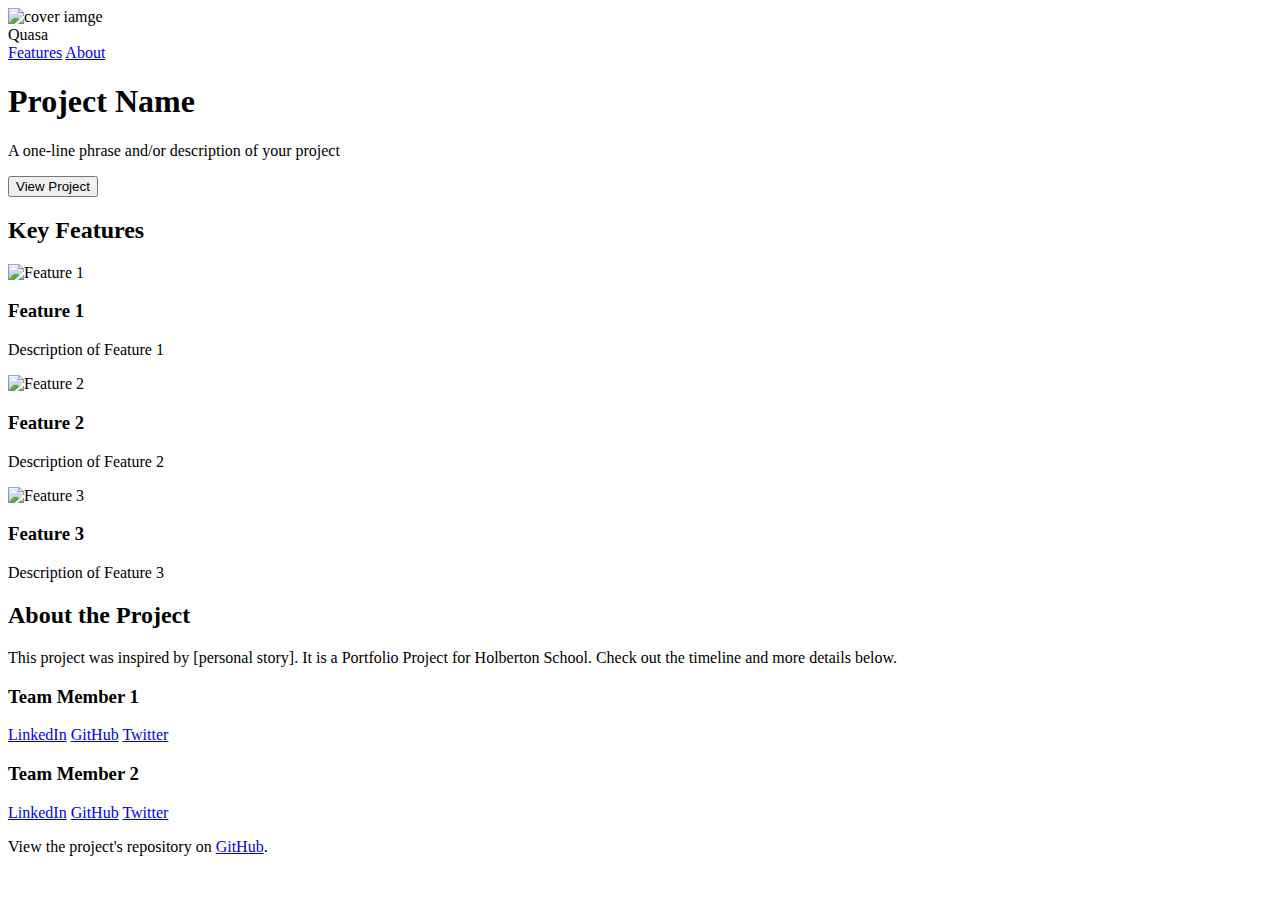
==== index.html @ 4e2fd07a "add the cover image" ====
<!DOCTYPE html>
<html lang="en">
<head>
    <meta charset="UTF-8">
    <meta name="viewport" content="width=device-width, initial-scale=1.0">
    <img src="./images/cover_image.png" alt="cover iamge">
    <title>Project Landing Page</title>
    <link href="https://fonts.googleapis.com/css2?family=Roboto:wght@400;700&display=swap" rel="stylesheet">
    <link rel="stylesheet" href="styles.css">
</head>
<body>

<header>
    <div class="logo">Quasa</div>
    <nav>
        <a href="#features">Features</a>
        <a href="#about">About</a>
    </nav>
</header>

<div class="cover">
    <h1>Project Name</h1>
    <p>A one-line phrase and/or description of your project</p>
    <button onclick="window.location.href='https://deployedproject.com'">View Project</button>
</div>

<section id="features" class="features">
    <h2>Key Features</h2>
    <div class="feature-item">
        <img src="feature1.jpg" alt="Feature 1">
        <h3>Feature 1</h3>
        <p>Description of Feature 1</p>
    </div>
    <div class="feature-item">
        <img src="feature2.jpg" alt="Feature 2">
        <h3>Feature 2</h3>
        <p>Description of Feature 2</p>
    </div>
    <div class="feature-item">
        <img src="feature3.jpg" alt="Feature 3">
        <h3>Feature 3</h3>
        <p>Description of Feature 3</p>
    </div>
</section>

<section id="about" class="about">
    <h2>About the Project</h2>
    <p>This project was inspired by [personal story]. It is a Portfolio Project for Holberton School. Check out the timeline and more details below.</p>
    <div class="team-member">
        <h3>Team Member 1</h3>
        <a href="https://www.linkedin.com/in/teammember1">LinkedIn</a>
        <a href="https://github.com/teammember1">GitHub</a>
        <a href="https://twitter.com/teammember1">Twitter</a>
    </div>
    <div class="team-member">
        <h3>Team Member 2</h3>
        <a href="https://www.linkedin.com/in/teammember2">LinkedIn</a>
        <a href="https://github.com/teammember2">GitHub</a>
        <a href="https://twitter.com/teammember2">Twitter</a>
    </div>
    <p>View the project's repository on <a href="https://github.com/projectrepository">GitHub</a>.</p>
</section>

</body>
</html>
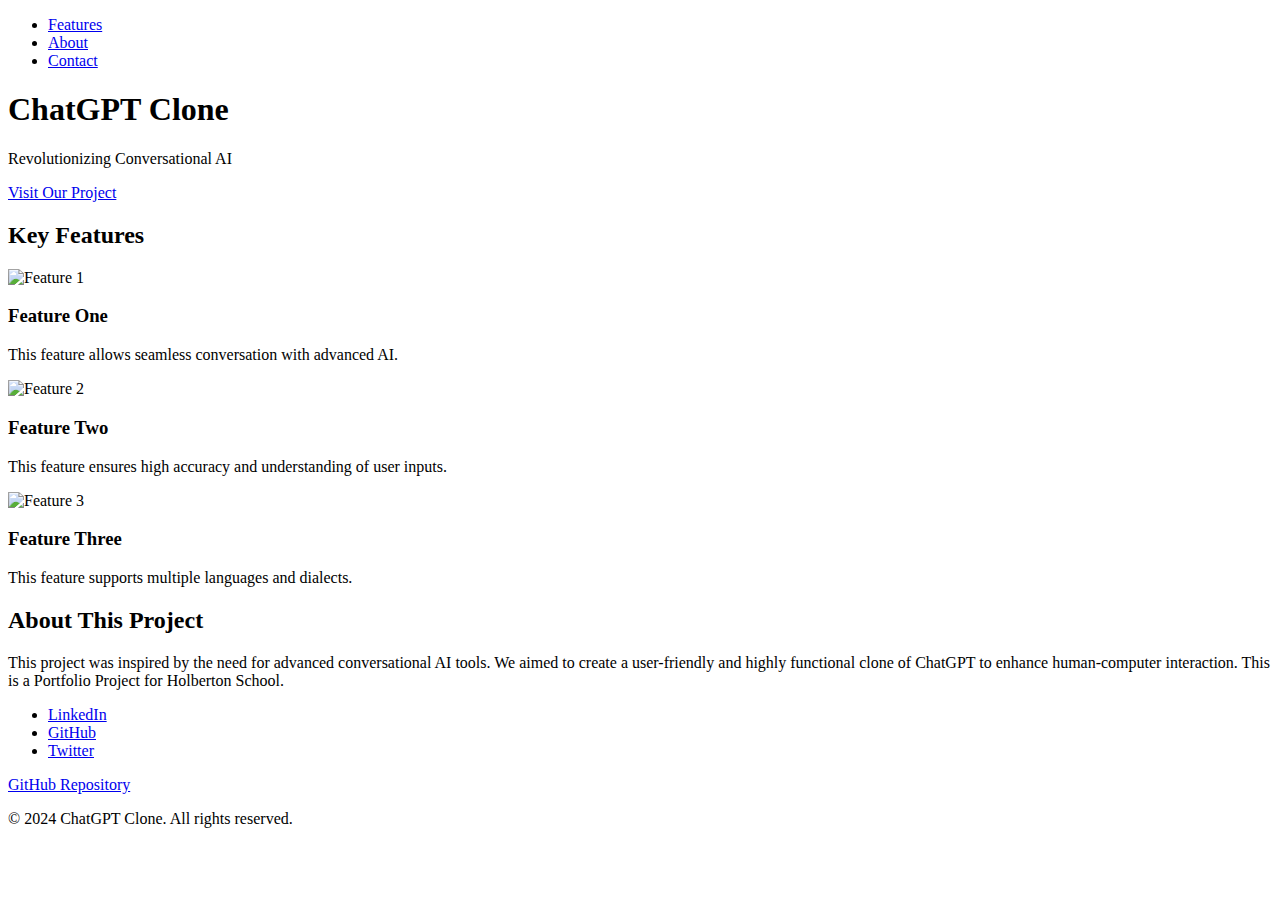
==== commit acfd4bd6: "new commit" ====
--- a/index.html
+++ b/index.html
@@ -1,65 +1,69 @@
 <!DOCTYPE html>
 <html lang="en">
+
 <head>
     <meta charset="UTF-8">
     <meta name="viewport" content="width=device-width, initial-scale=1.0">
-    <img src="./images/cover_image.png" alt="cover iamge">
-    <title>Project Landing Page</title>
-    <link href="https://fonts.googleapis.com/css2?family=Roboto:wght@400;700&display=swap" rel="stylesheet">
+    <title>ChatGPT Clone</title>
     <link rel="stylesheet" href="styles.css">
 </head>
+
 <body>
+    <header>
+        <nav>
+            <ul>
+                <li><a href="#features">Features</a></li>
+                <li><a href="#about">About</a></li>
+                <li><a href="#contact">Contact</a></li>
+            </ul>
+        </nav>
+    </header>
 
-<header>
-    <div class="logo">Quasa</div>
-    <nav>
-        <a href="#features">Features</a>
-        <a href="#about">About</a>
-    </nav>
-</header>
+    <section class="intro">
+        <div class="cover-image"></div>
+        <div class="intro-text">
+            <h1>ChatGPT Clone</h1>
+            <p>Revolutionizing Conversational AI</p>
+            <a href="https://deployedprojectlink.com" class="button">Visit Our Project</a>
+        </div>
+    </section>
 
-<div class="cover">
-    <h1>Project Name</h1>
-    <p>A one-line phrase and/or description of your project</p>
-    <button onclick="window.location.href='https://deployedproject.com'">View Project</button>
-</div>
+    <section id="features" class="features">
+        <h2>Key Features</h2>
+        <div class="feature">
+            <img src="feature1.jpg" alt="Feature 1">
+            <h3>Feature One</h3>
+            <p>This feature allows seamless conversation with advanced AI.</p>
+        </div>
+        <div class="feature">
+            <img src="feature2.jpg" alt="Feature 2">
+            <h3>Feature Two</h3>
+            <p>This feature ensures high accuracy and understanding of user inputs.</p>
+        </div>
+        <div class="feature">
+            <img src="feature3.jpg" alt="Feature 3">
+            <h3>Feature Three</h3>
+            <p>This feature supports multiple languages and dialects.</p>
+        </div>
+    </section>
 
-<section id="features" class="features">
-    <h2>Key Features</h2>
-    <div class="feature-item">
-        <img src="feature1.jpg" alt="Feature 1">
-        <h3>Feature 1</h3>
-        <p>Description of Feature 1</p>
-    </div>
-    <div class="feature-item">
-        <img src="feature2.jpg" alt="Feature 2">
-        <h3>Feature 2</h3>
-        <p>Description of Feature 2</p>
-    </div>
-    <div class="feature-item">
-        <img src="feature3.jpg" alt="Feature 3">
-        <h3>Feature 3</h3>
-        <p>Description of Feature 3</p>
-    </div>
-</section>
+    <section id="about" class="about">
+        <h2>About This Project</h2>
+        <p>This project was inspired by the need for advanced conversational AI tools. We aimed to create a user-friendly
+            and highly functional clone of ChatGPT to enhance human-computer interaction. This is a Portfolio Project for
+            Holberton School.</p>
+        <ul class="team-links">
+            <li><a href="https://linkedin.com" target="_blank">LinkedIn</a></li>
+            <li><a href="https://github.com" target="_blank">GitHub</a></li>
+            <li><a href="https://twitter.com" target="_blank">Twitter</a></li>
+        </ul>
+        <p><a href="https://github.com/projectrepo" target="_blank">GitHub Repository</a></p>
+    </section>
 
-<section id="about" class="about">
-    <h2>About the Project</h2>
-    <p>This project was inspired by [personal story]. It is a Portfolio Project for Holberton School. Check out the timeline and more details below.</p>
-    <div class="team-member">
-        <h3>Team Member 1</h3>
-        <a href="https://www.linkedin.com/in/teammember1">LinkedIn</a>
-        <a href="https://github.com/teammember1">GitHub</a>
-        <a href="https://twitter.com/teammember1">Twitter</a>
-    </div>
-    <div class="team-member">
-        <h3>Team Member 2</h3>
-        <a href="https://www.linkedin.com/in/teammember2">LinkedIn</a>
-        <a href="https://github.com/teammember2">GitHub</a>
-        <a href="https://twitter.com/teammember2">Twitter</a>
-    </div>
-    <p>View the project's repository on <a href="https://github.com/projectrepository">GitHub</a>.</p>
-</section>
+    <footer>
+        <p>&copy; 2024 ChatGPT Clone. All rights reserved.</p>
+    </footer>
 
 </body>
+
 </html>
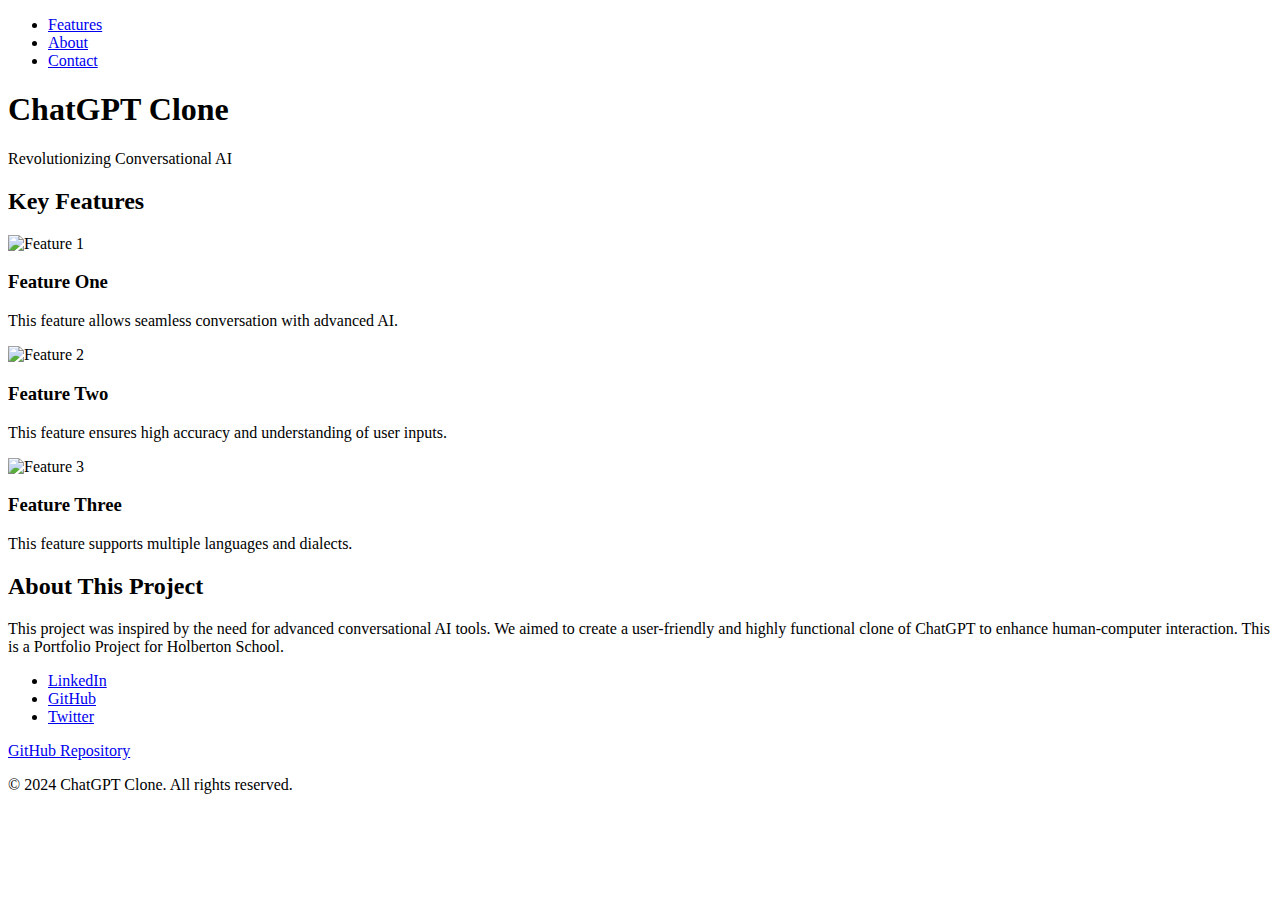
==== commit e98b7530: "change the html" ====
--- a/index.html
+++ b/index.html
@@ -24,7 +24,7 @@
         <div class="intro-text">
             <h1>ChatGPT Clone</h1>
             <p>Revolutionizing Conversational AI</p>
-            <a href="https://deployedprojectlink.com" class="button">Visit Our Project</a>
+            <href="#features" src="./images/cover_image.png"/>
         </div>
     </section>
 
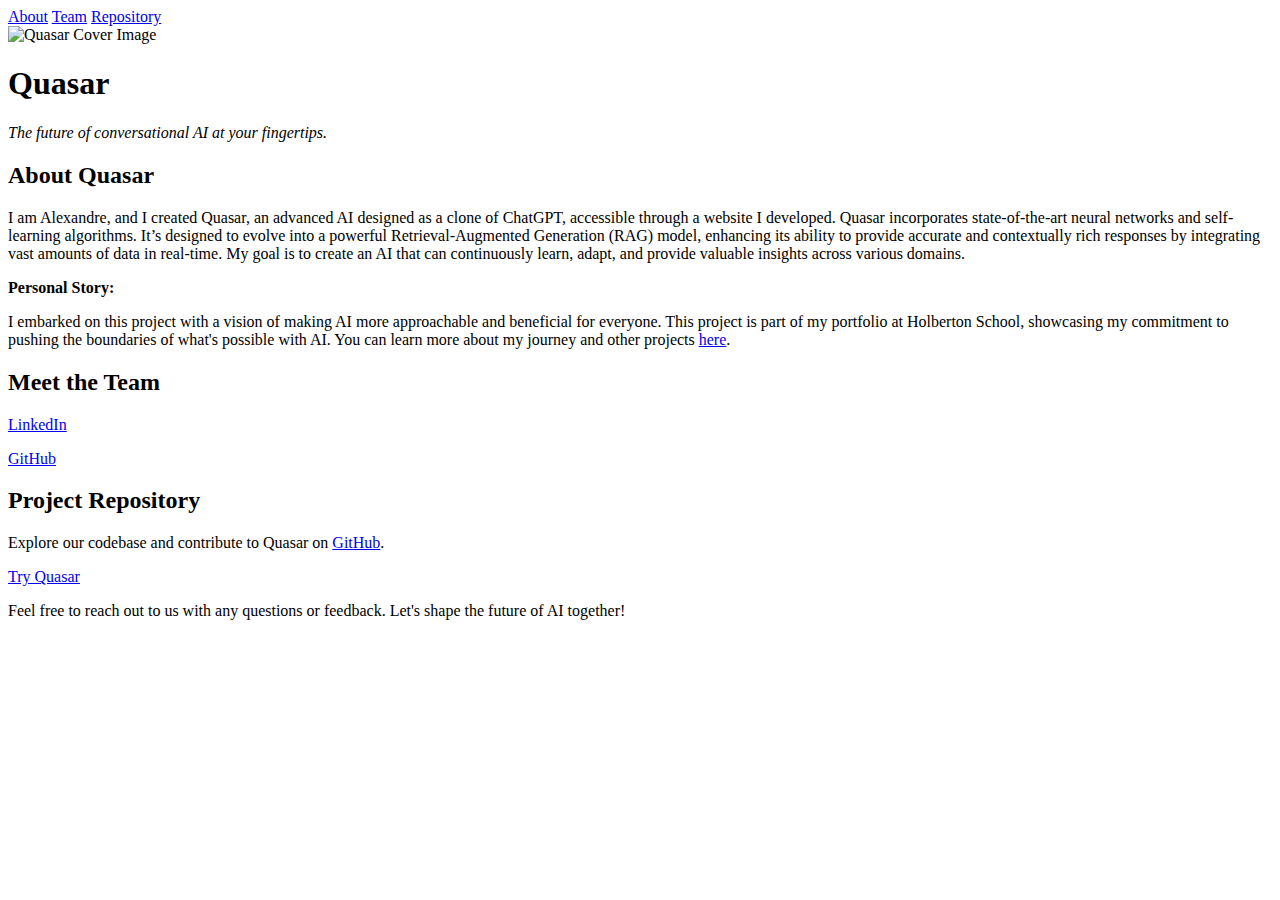
==== commit 5da7520e: "tesct of the landinpage without desing" ====
--- a/index.html
+++ b/index.html
@@ -1,69 +1,54 @@
 <!DOCTYPE html>
 <html lang="en">
-
 <head>
     <meta charset="UTF-8">
     <meta name="viewport" content="width=device-width, initial-scale=1.0">
-    <title>ChatGPT Clone</title>
+    <title>Quasar: The ChatGPT Clone</title>
+    <link rel="stylesheet" href="https://fonts.googleapis.com/css2?family=Merriweather:wght@400;700&display=swap">
     <link rel="stylesheet" href="styles.css">
 </head>
+<body>
 
-<body>
     <header>
         <nav>
-            <ul>
-                <li><a href="#features">Features</a></li>
-                <li><a href="#about">About</a></li>
-                <li><a href="#contact">Contact</a></li>
-            </ul>
+            <a href="#about" class="nav-button">About</a>
+            <a href="#team" class="nav-button">Team</a>
+            <a href="#repository" class="nav-button">Repository</a>
         </nav>
     </header>
 
-    <section class="intro">
-        <div class="cover-image"></div>
-        <div class="intro-text">
-            <h1>ChatGPT Clone</h1>
-            <p>Revolutionizing Conversational AI</p>
-            <href="#features" src="./images/cover_image.png"/>
+    <div class="container">
+        <img src="./images/image.png" alt="Quasar Cover Image" class="cover-image">
+
+        <div class="content">
+            <h1>Quasar</h1>
+            <p><em>The future of conversational AI at your fingertips.</em></p>
+
+            <section id="about">
+                <h2>About Quasar</h2>
+                <p>I am Alexandre, and I created Quasar, an advanced AI designed as a clone of ChatGPT, accessible through a website I developed. Quasar incorporates state-of-the-art neural networks and self-learning algorithms. It’s designed to evolve into a powerful Retrieval-Augmented Generation (RAG) model, enhancing its ability to provide accurate and contextually rich responses by integrating vast amounts of data in real-time. My goal is to create an AI that can continuously learn, adapt, and provide valuable insights across various domains.</p>
+                <p><strong>Personal Story:</strong></p>
+                <p>I embarked on this project with a vision of making AI more approachable and beneficial for everyone. This project is part of my portfolio at Holberton School, showcasing my commitment to pushing the boundaries of what's possible with AI. You can learn more about my journey and other projects <a href="https://www.holbertonschool.com">here</a>.</p>
+            </section>
+
+            <section id="team">
+                <h2>Meet the Team</h2>
+                <p><a href="#">LinkedIn</a></p>
+                <p><a href="#">GitHub</a></p>
+            </section>
+
+            <section id="repository">
+                <h2>Project Repository</h2>
+                <p>Explore our codebase and contribute to Quasar on <a href="#">GitHub</a>.</p>
+            </section>
+
+            <a href="#" class="button">Try Quasar</a>
         </div>
-    </section>
-
-    <section id="features" class="features">
-        <h2>Key Features</h2>
-        <div class="feature">
-            <img src="feature1.jpg" alt="Feature 1">
-            <h3>Feature One</h3>
-            <p>This feature allows seamless conversation with advanced AI.</p>
-        </div>
-        <div class="feature">
-            <img src="feature2.jpg" alt="Feature 2">
-            <h3>Feature Two</h3>
-            <p>This feature ensures high accuracy and understanding of user inputs.</p>
-        </div>
-        <div class="feature">
-            <img src="feature3.jpg" alt="Feature 3">
-            <h3>Feature Three</h3>
-            <p>This feature supports multiple languages and dialects.</p>
-        </div>
-    </section>
-
-    <section id="about" class="about">
-        <h2>About This Project</h2>
-        <p>This project was inspired by the need for advanced conversational AI tools. We aimed to create a user-friendly
-            and highly functional clone of ChatGPT to enhance human-computer interaction. This is a Portfolio Project for
-            Holberton School.</p>
-        <ul class="team-links">
-            <li><a href="https://linkedin.com" target="_blank">LinkedIn</a></li>
-            <li><a href="https://github.com" target="_blank">GitHub</a></li>
-            <li><a href="https://twitter.com" target="_blank">Twitter</a></li>
-        </ul>
-        <p><a href="https://github.com/projectrepo" target="_blank">GitHub Repository</a></p>
-    </section>
+    </div>
 
     <footer>
-        <p>&copy; 2024 ChatGPT Clone. All rights reserved.</p>
+        <p>Feel free to reach out to us with any questions or feedback. Let's shape the future of AI together!</p>
     </footer>
 
 </body>
-
 </html>
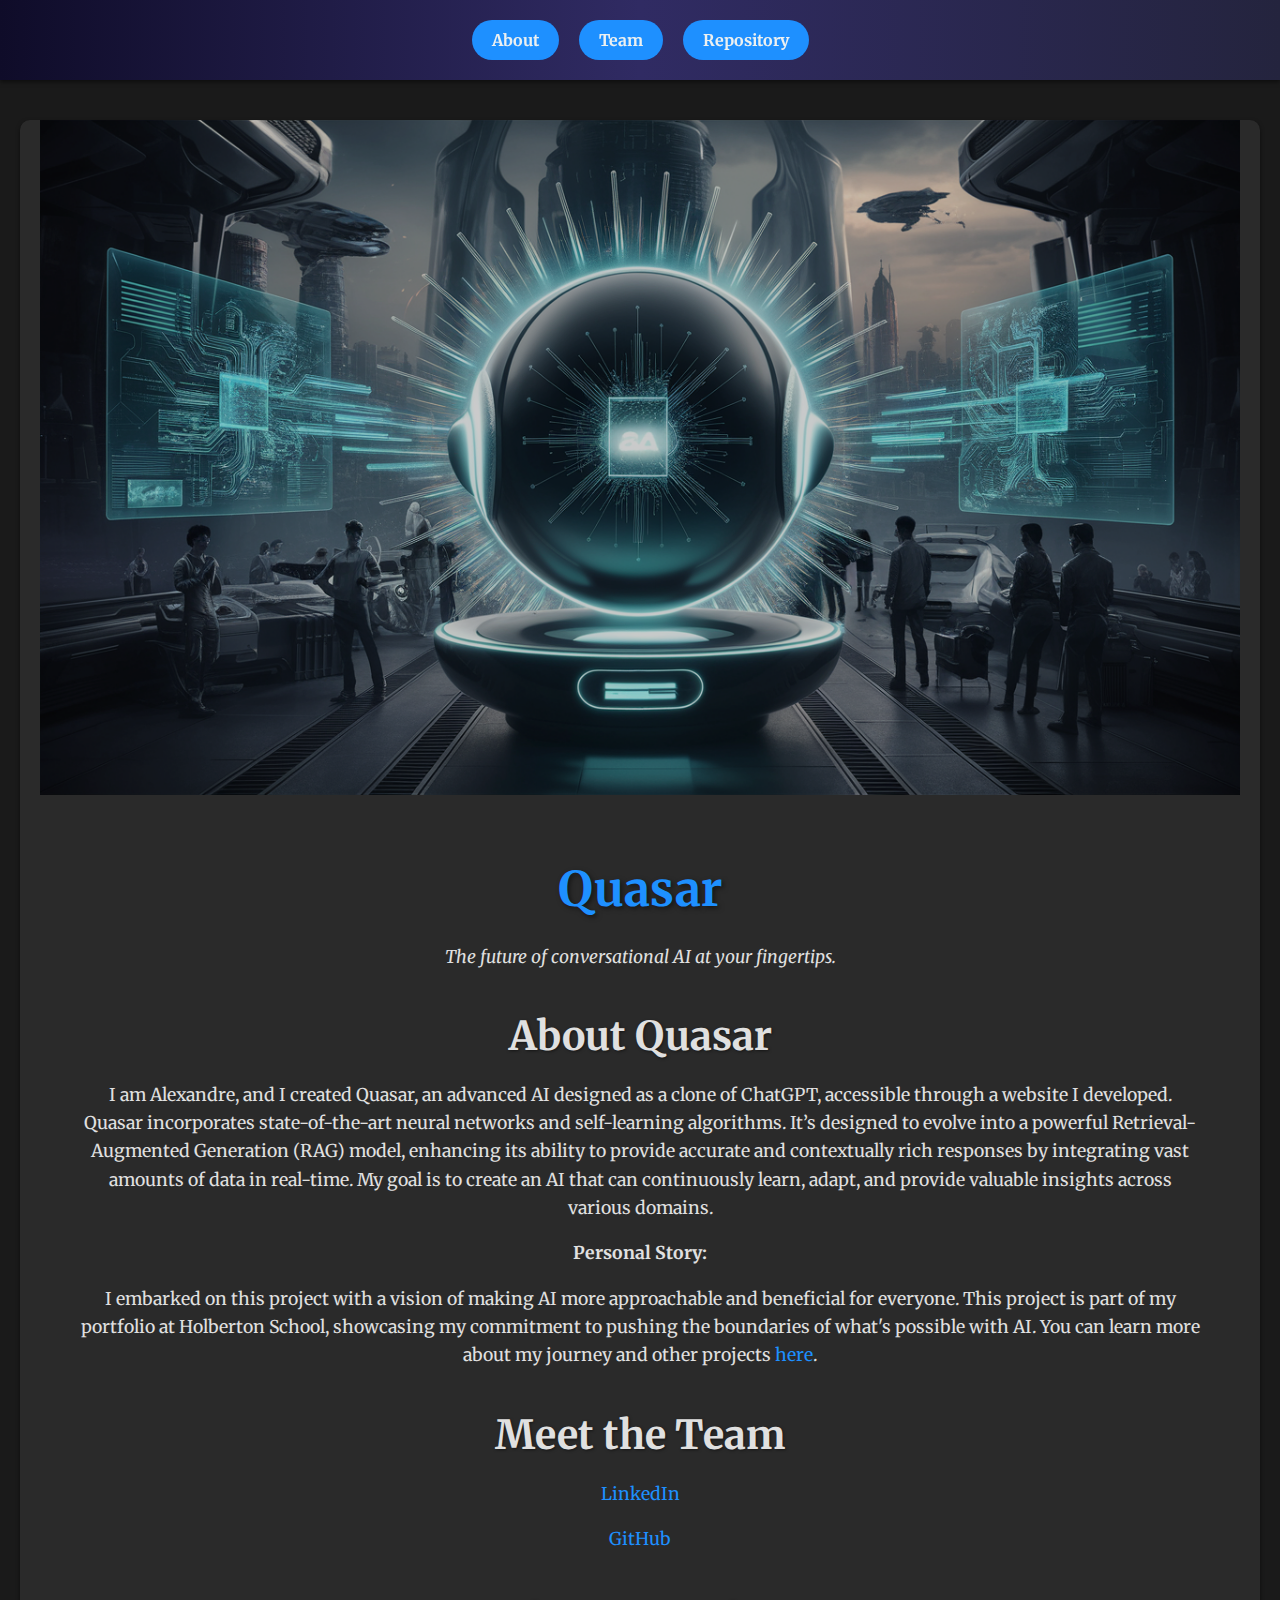
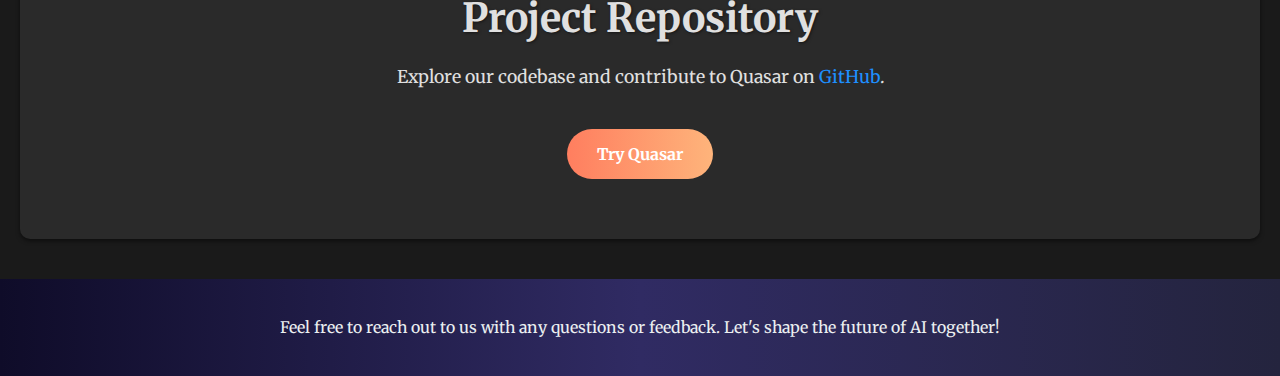
==== commit 924eb5dd: "add the style" ====
--- a/index.html
+++ b/index.html
@@ -5,7 +5,7 @@
     <meta name="viewport" content="width=device-width, initial-scale=1.0">
     <title>Quasar: The ChatGPT Clone</title>
     <link rel="stylesheet" href="https://fonts.googleapis.com/css2?family=Merriweather:wght@400;700&display=swap">
-    <link rel="stylesheet" href="styles.css">
+    <link rel="stylesheet" href="./style.css">
 </head>
 <body>
 
--- a/style.css
+++ b/style.css
@@ -0,0 +1,161 @@
+body {
+    font-family: 'Merriweather', serif;
+    margin: 0;
+    padding: 0;
+    background-color: #1a1a1a;
+    color: #e0e0e0;
+}
+
+header {
+    background: linear-gradient(90deg, #0f0c29, #302b63, #24243e);
+    padding: 20px 0;
+    text-align: center;
+    box-shadow: 0 2px 4px rgba(0, 0, 0, 0.5);
+    position: sticky;
+    top: 0;
+    z-index: 1000;
+}
+
+header nav {
+    display: flex;
+    justify-content: center;
+    gap: 20px;
+}
+
+header nav a.nav-button {
+    color: #ecf0f1;
+    text-decoration: none;
+    padding: 10px 20px;
+    background-color: #1e90ff;
+    border-radius: 30px;
+    font-weight: 700;
+    transition: background-color 0.3s ease, transform 0.3s ease;
+}
+
+header nav a.nav-button:hover {
+    background-color: #4682b4;
+    transform: scale(1.1);
+}
+
+.container {
+    max-width: 1200px;
+    margin: 40px auto;
+    padding: 0 20px;
+    background: #2a2a2a;
+    box-shadow: 0 2px 4px rgba(0, 0, 0, 0.5);
+    border-radius: 10px;
+    overflow: hidden;
+}
+
+.cover-image {
+    width: 100%;
+    max-width: 100%;
+    height: auto;
+    display: block;
+    filter: brightness(0.8);
+}
+
+.content {
+    padding: 40px;
+    text-align: center;
+}
+
+h1 {
+    font-size: 3em;
+    margin: 0.5em 0;
+    color: #1e90ff;
+    text-shadow: 2px 2px 5px rgba(0, 0, 0, 0.5);
+}
+
+h2 {
+    font-size: 2.5em;
+    margin: 1em 0 0.5em;
+    color: #e0e0e0;
+    text-shadow: 1px 1px 3px rgba(0, 0, 0, 0.5);
+}
+
+p {
+    line-height: 1.6;
+    font-size: 1.1em;
+}
+
+a {
+    color: #1e90ff;
+    text-decoration: none;
+}
+
+a:hover {
+    text-decoration: underline;
+}
+
+.button {
+    display: inline-block;
+    padding: 15px 30px;
+    margin: 20px 0;
+    background: linear-gradient(90deg, #ff7e5f, #feb47b);
+    color: #fff;
+    border-radius: 30px;
+    text-align: center;
+    text-decoration: none;
+    font-weight: 700;
+    transition: background 0.3s ease, transform 0.3s ease;
+}
+
+.button:hover {
+    background: linear-gradient(90deg, #feb47b, #ff7e5f);
+    transform: scale(1.1);
+}
+
+footer {
+    background: linear-gradient(90deg, #0f0c29, #302b63, #24243e);
+    color: #ecf0f1;
+    text-align: center;
+    padding: 20px 0;
+    margin-top: 20px;
+    font-size: 0.9em;
+}
+
+/* Media Queries */
+@media (max-width: 1200px) {
+    .container {
+        padding: 0 15px;
+    }
+}
+
+@media (max-width: 768px) {
+    header nav {
+        flex-direction: column;
+        gap: 10px;
+    }
+
+    .content {
+        padding: 20px;
+    }
+
+    h1 {
+        font-size: 2.5em;
+    }
+
+    h2 {
+        font-size: 2em;
+    }
+}
+
+@media (max-width: 480px) {
+    .content {
+        padding: 10px;
+    }
+
+    h1 {
+        font-size: 2em;
+    }
+
+    h2 {
+        font-size: 1.5em;
+    }
+
+    .button {
+        padding: 10px 20px;
+        font-size: 1em;
+    }
+}
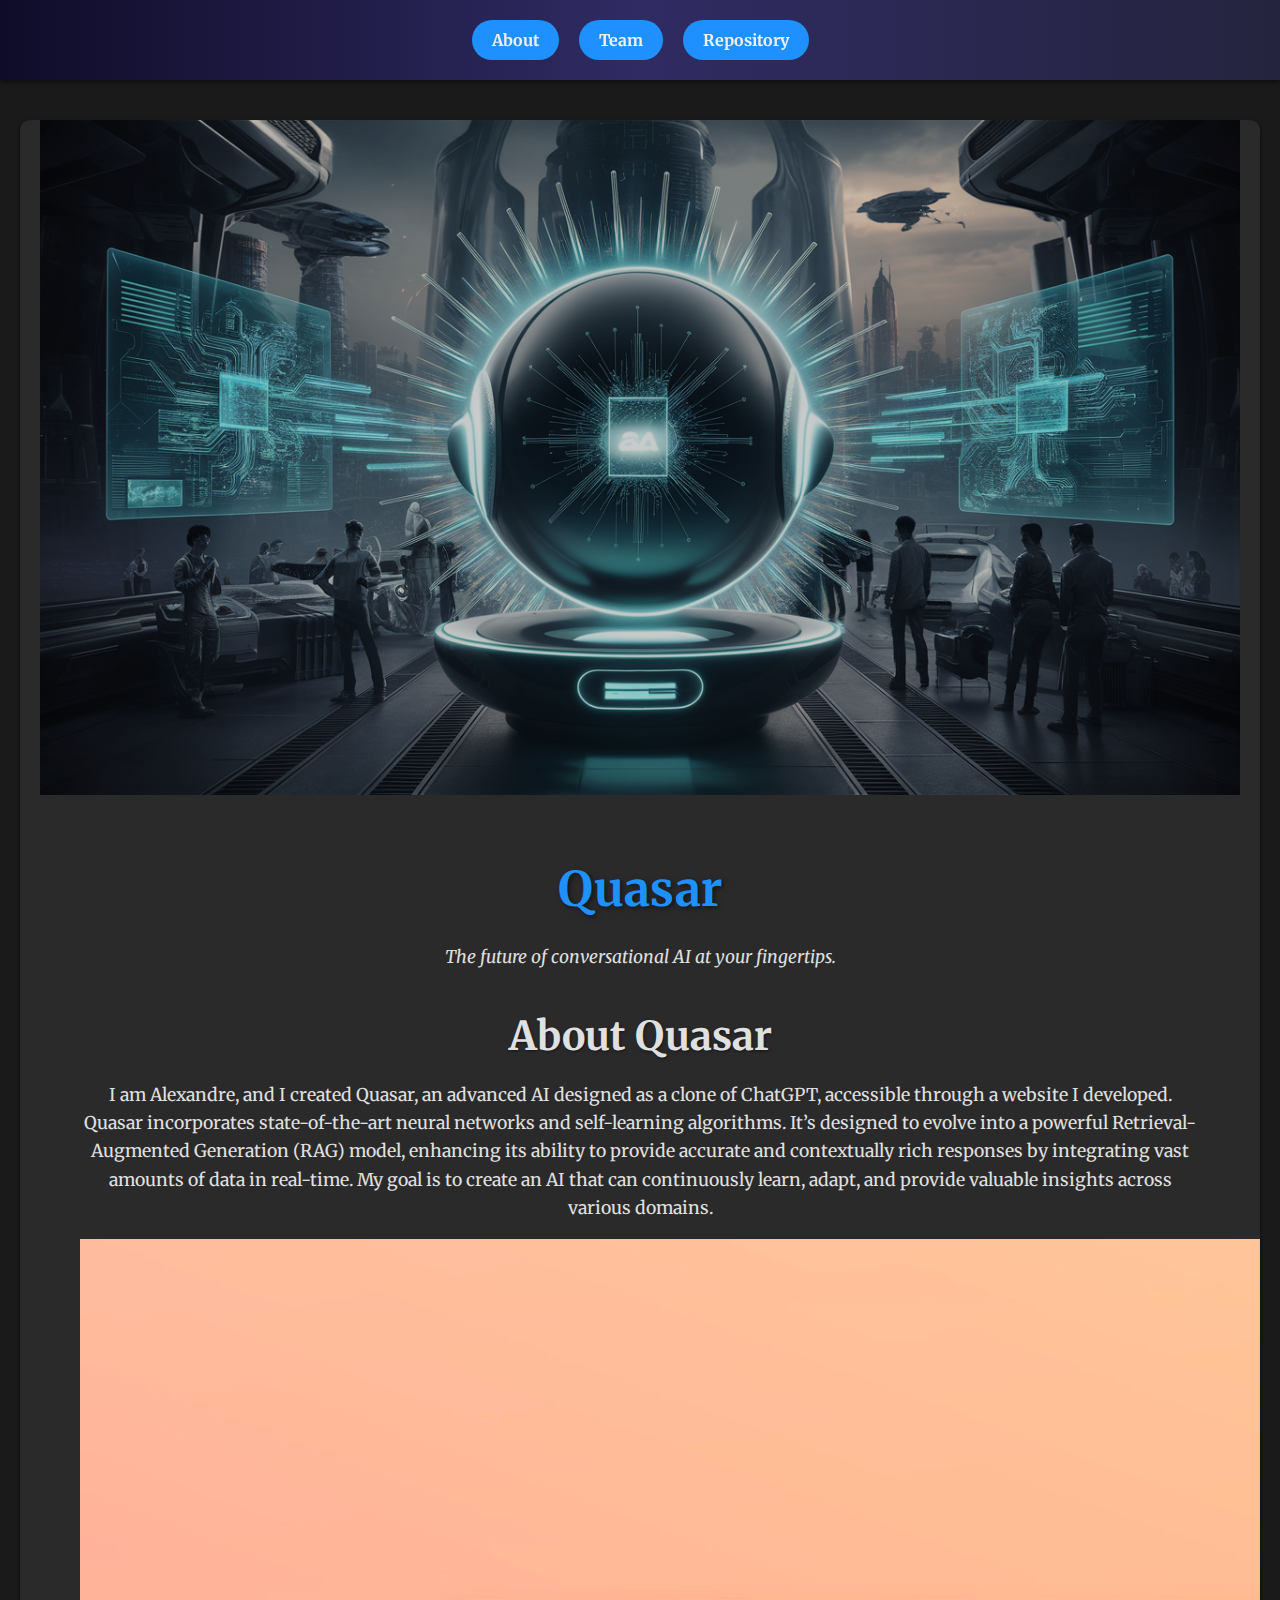
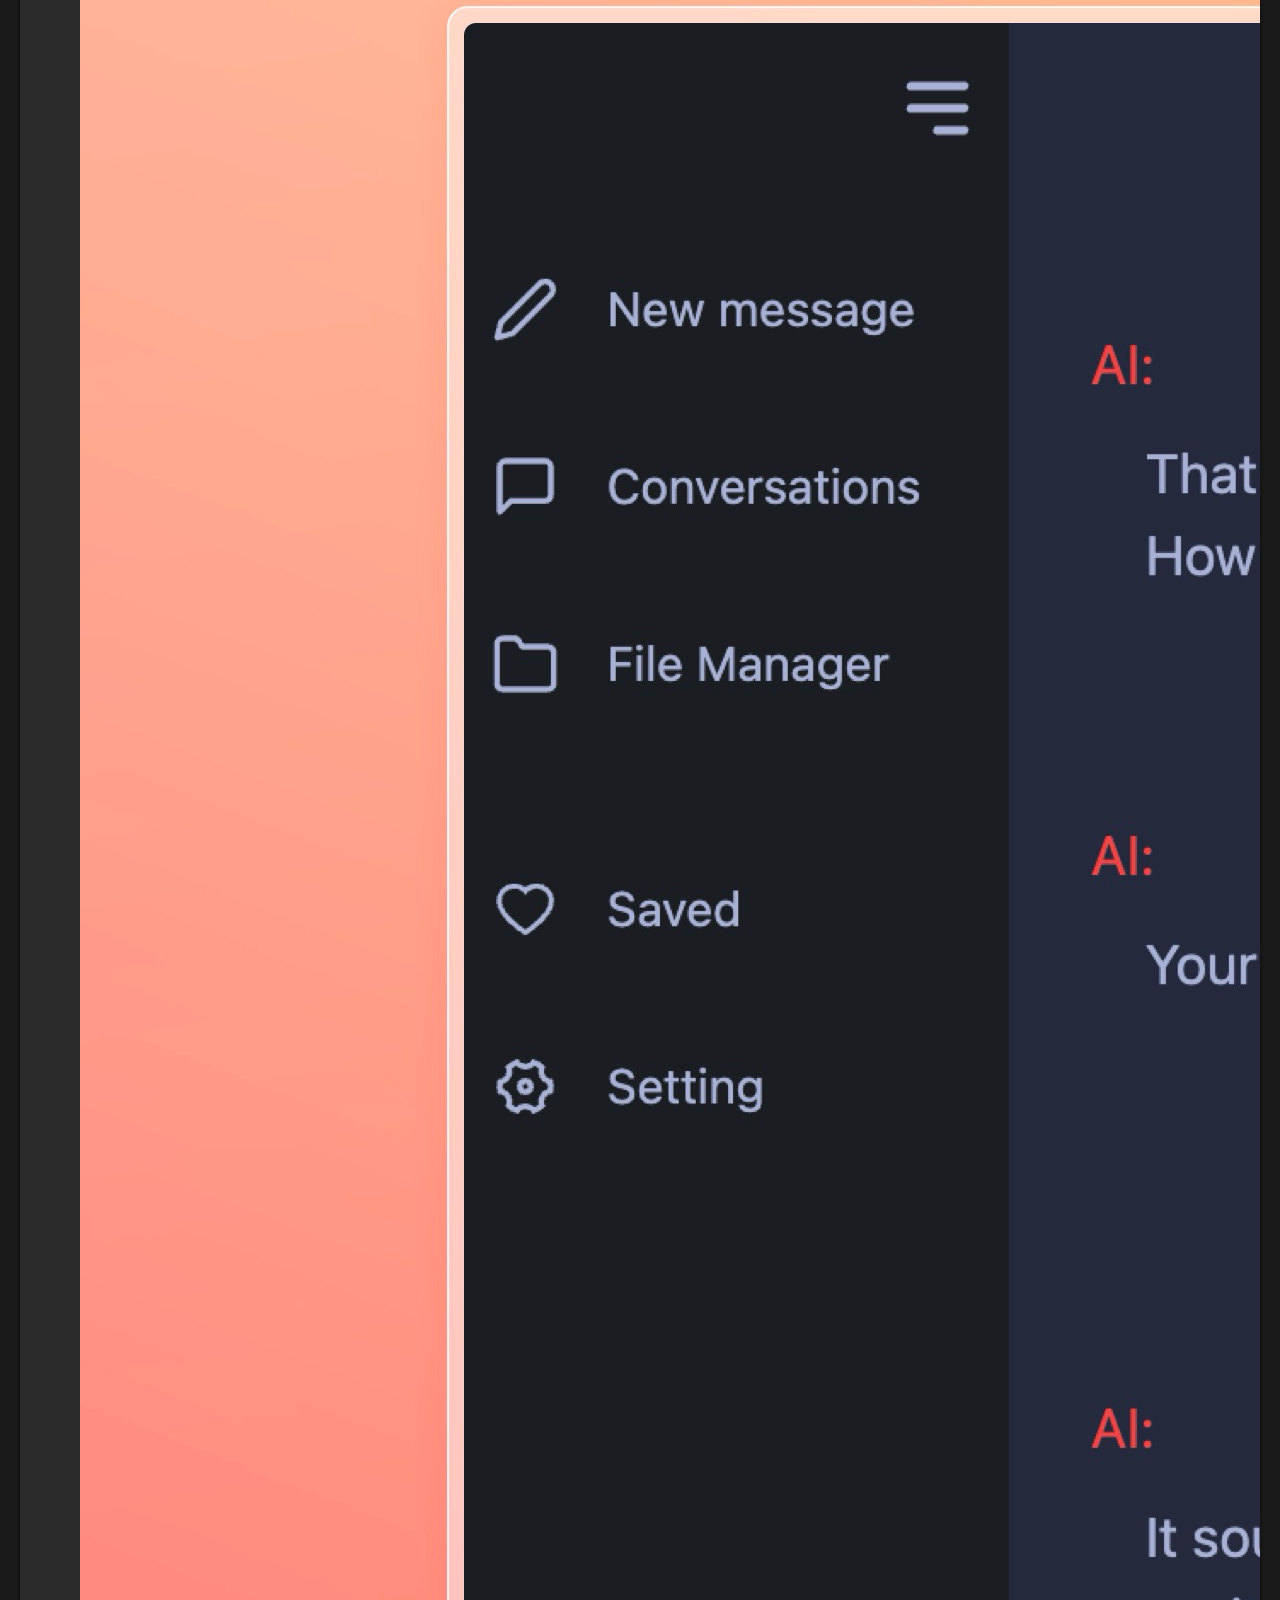
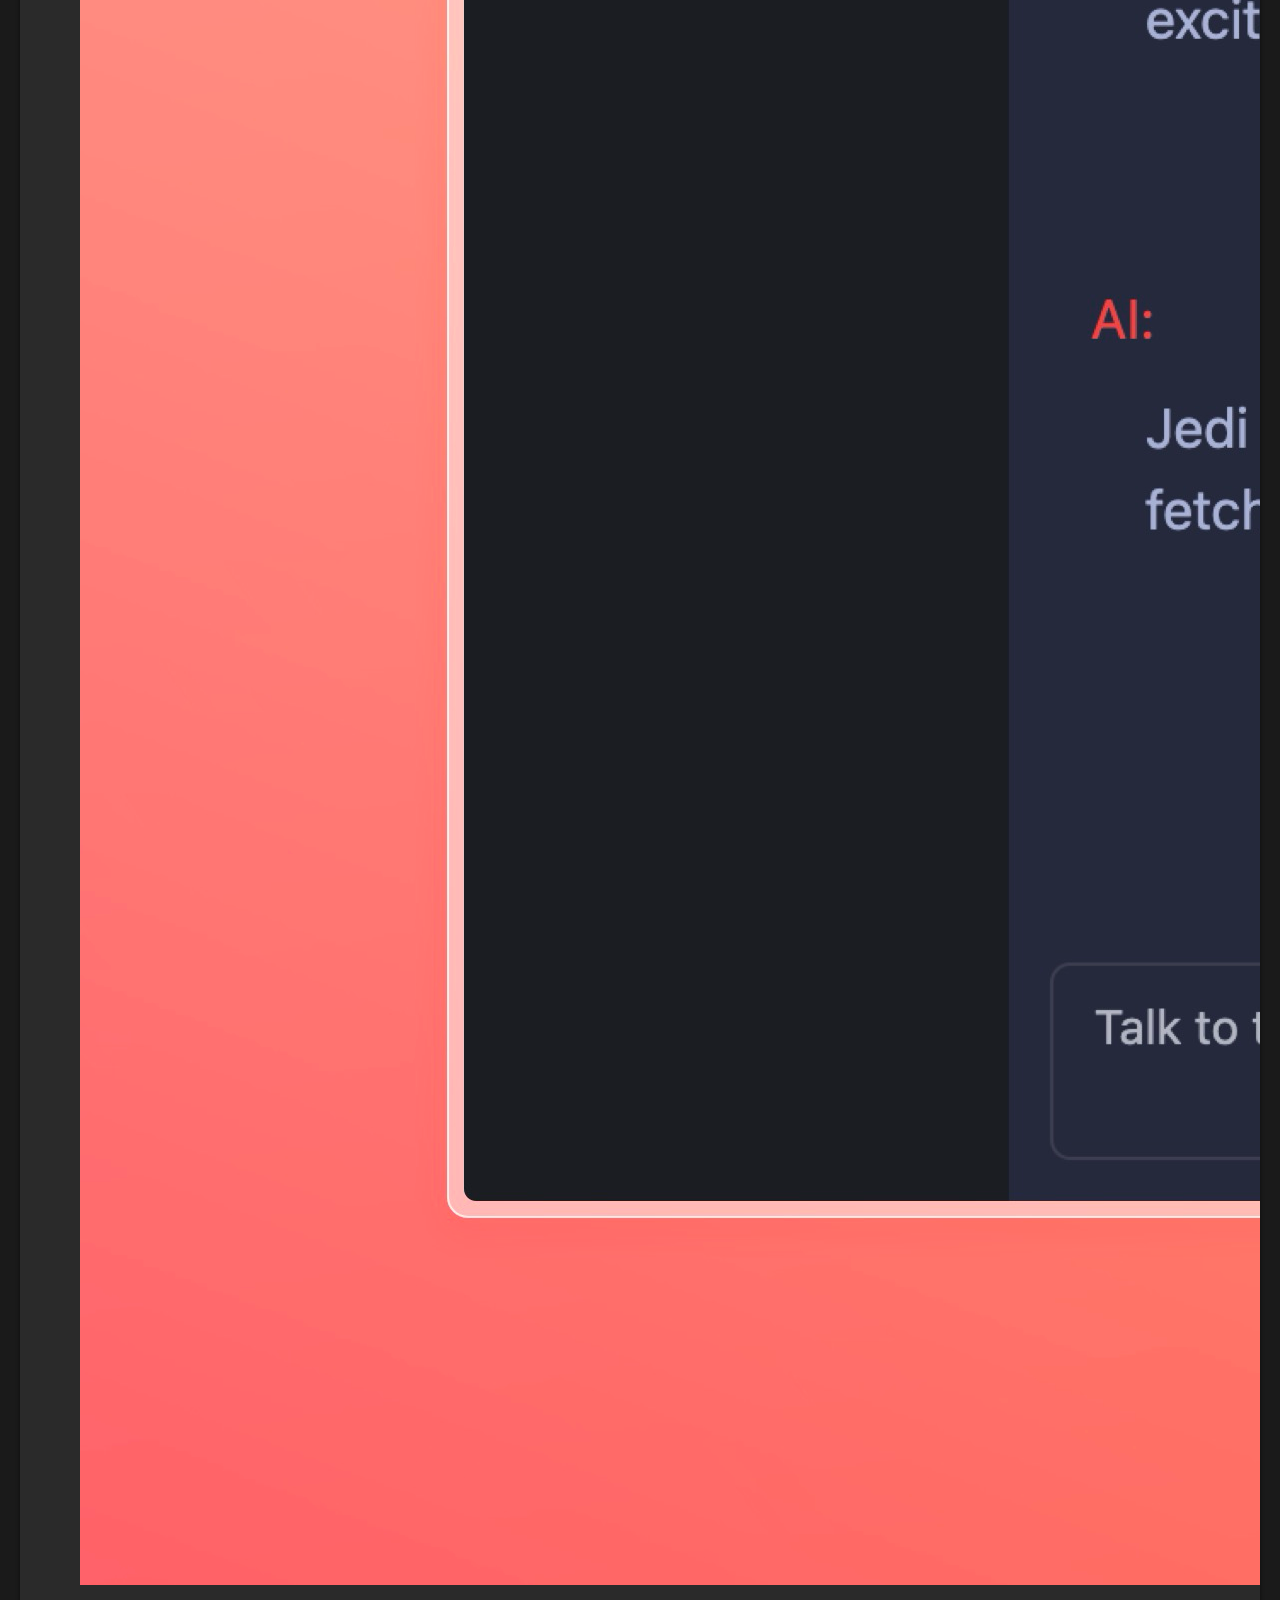
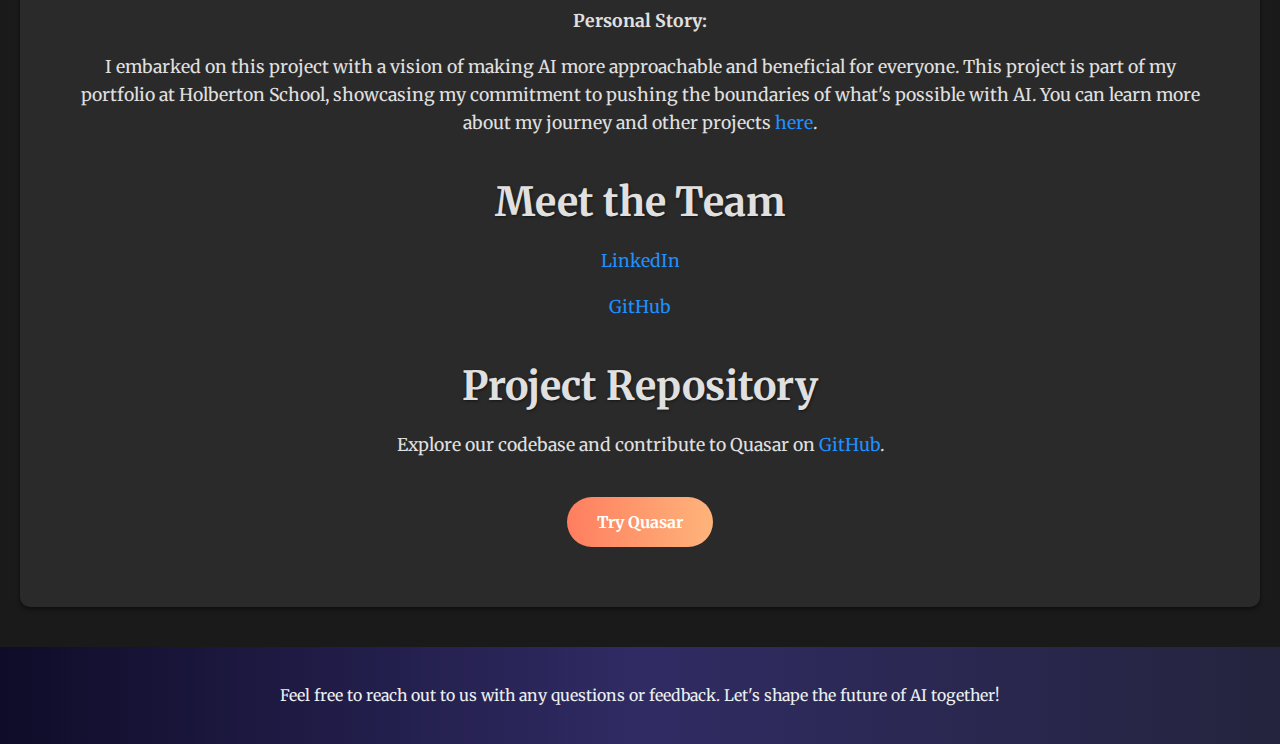
==== commit 787a99fc: "add a screenshot of the ui" ====
--- a/index.html
+++ b/index.html
@@ -27,19 +27,20 @@
             <section id="about">
                 <h2>About Quasar</h2>
                 <p>I am Alexandre, and I created Quasar, an advanced AI designed as a clone of ChatGPT, accessible through a website I developed. Quasar incorporates state-of-the-art neural networks and self-learning algorithms. It’s designed to evolve into a powerful Retrieval-Augmented Generation (RAG) model, enhancing its ability to provide accurate and contextually rich responses by integrating vast amounts of data in real-time. My goal is to create an AI that can continuously learn, adapt, and provide valuable insights across various domains.</p>
+                <img src="./images/quasar.png" alt="screenshot of the ui" class="show the ui">
                 <p><strong>Personal Story:</strong></p>
                 <p>I embarked on this project with a vision of making AI more approachable and beneficial for everyone. This project is part of my portfolio at Holberton School, showcasing my commitment to pushing the boundaries of what's possible with AI. You can learn more about my journey and other projects <a href="https://www.holbertonschool.com">here</a>.</p>
             </section>
 
             <section id="team">
                 <h2>Meet the Team</h2>
-                <p><a href="#">LinkedIn</a></p>
-                <p><a href="#">GitHub</a></p>
+                <p><a href="https://www.linkedin.com/in/alexandre-wertel-920545b1/">LinkedIn</a></p>
+                <p><a href="https://github.com/AlxWrtl">GitHub</a></p>
             </section>
 
             <section id="repository">
                 <h2>Project Repository</h2>
-                <p>Explore our codebase and contribute to Quasar on <a href="#">GitHub</a>.</p>
+                <p>Explore our codebase and contribute to Quasar on <a href="https://github.com/AlxWrtl/QUAZAR">GitHub</a>.</p>
             </section>
 
             <a href="#" class="button">Try Quasar</a>
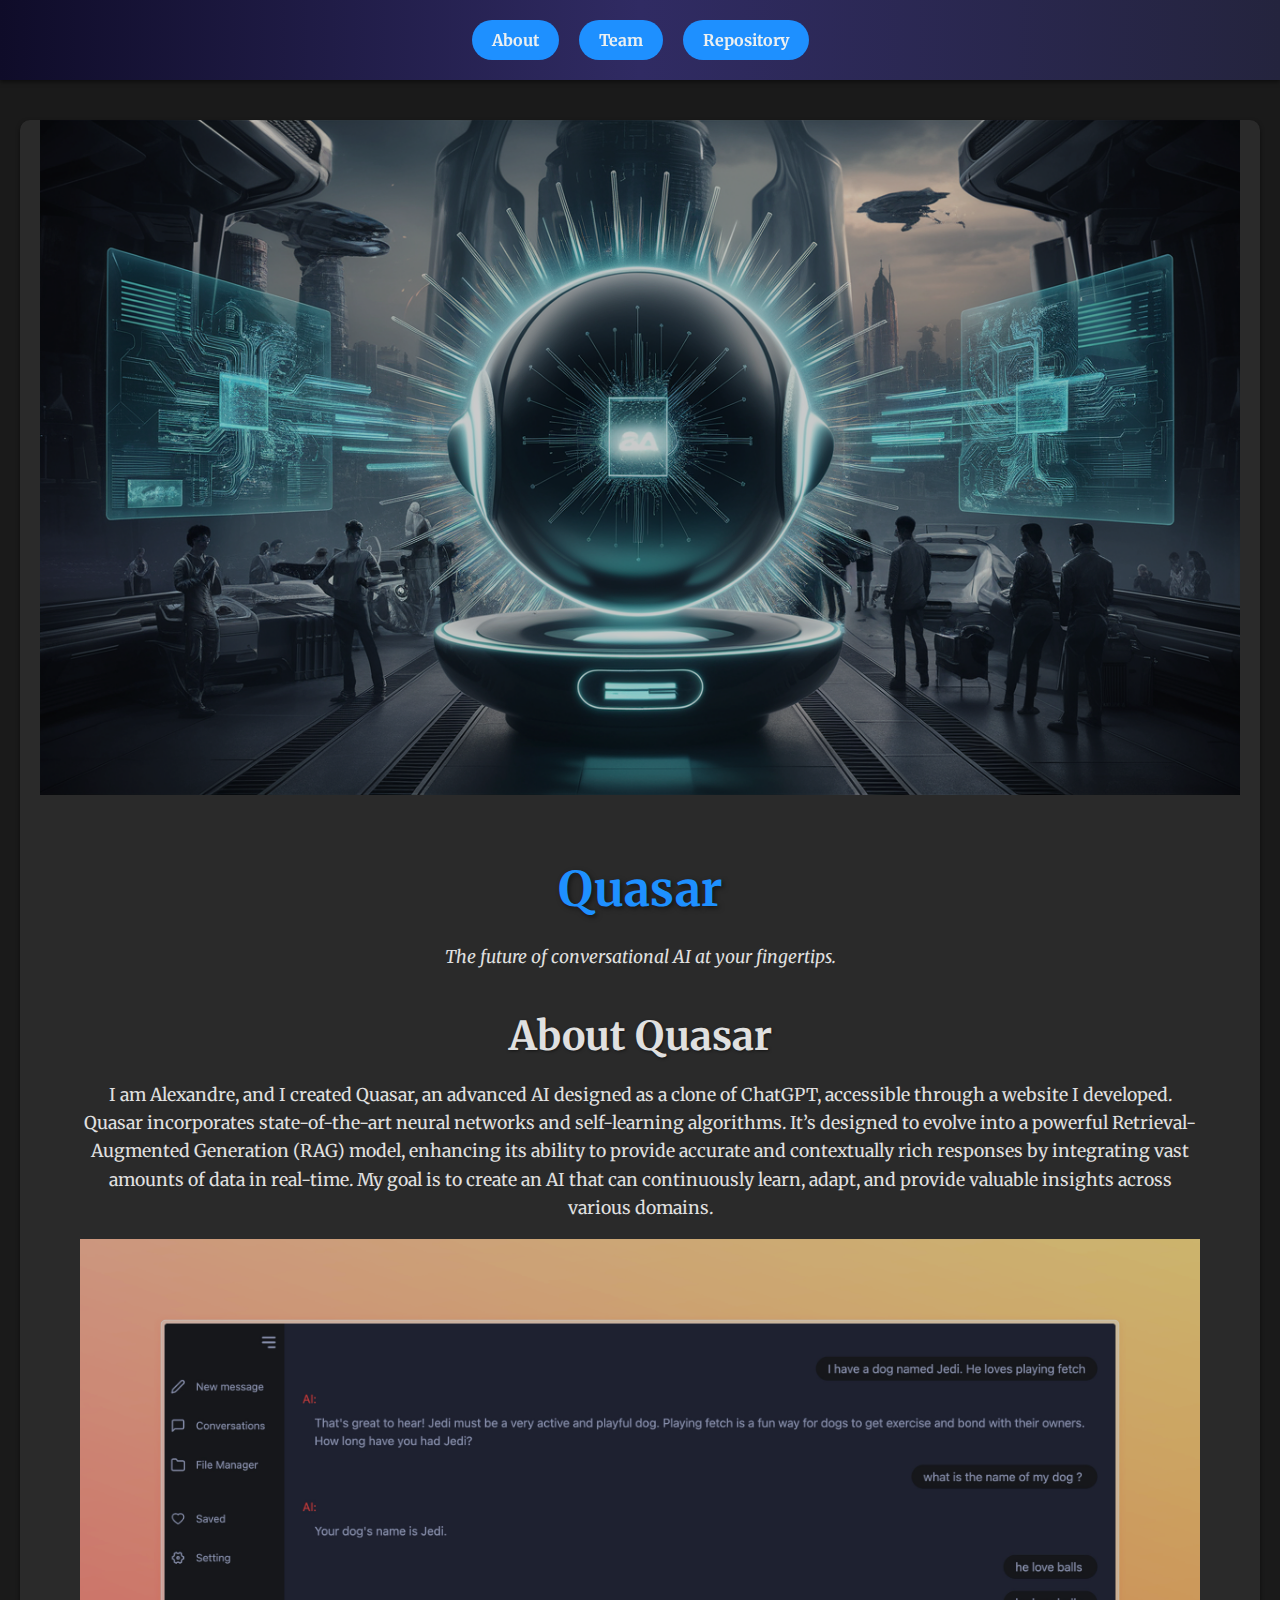
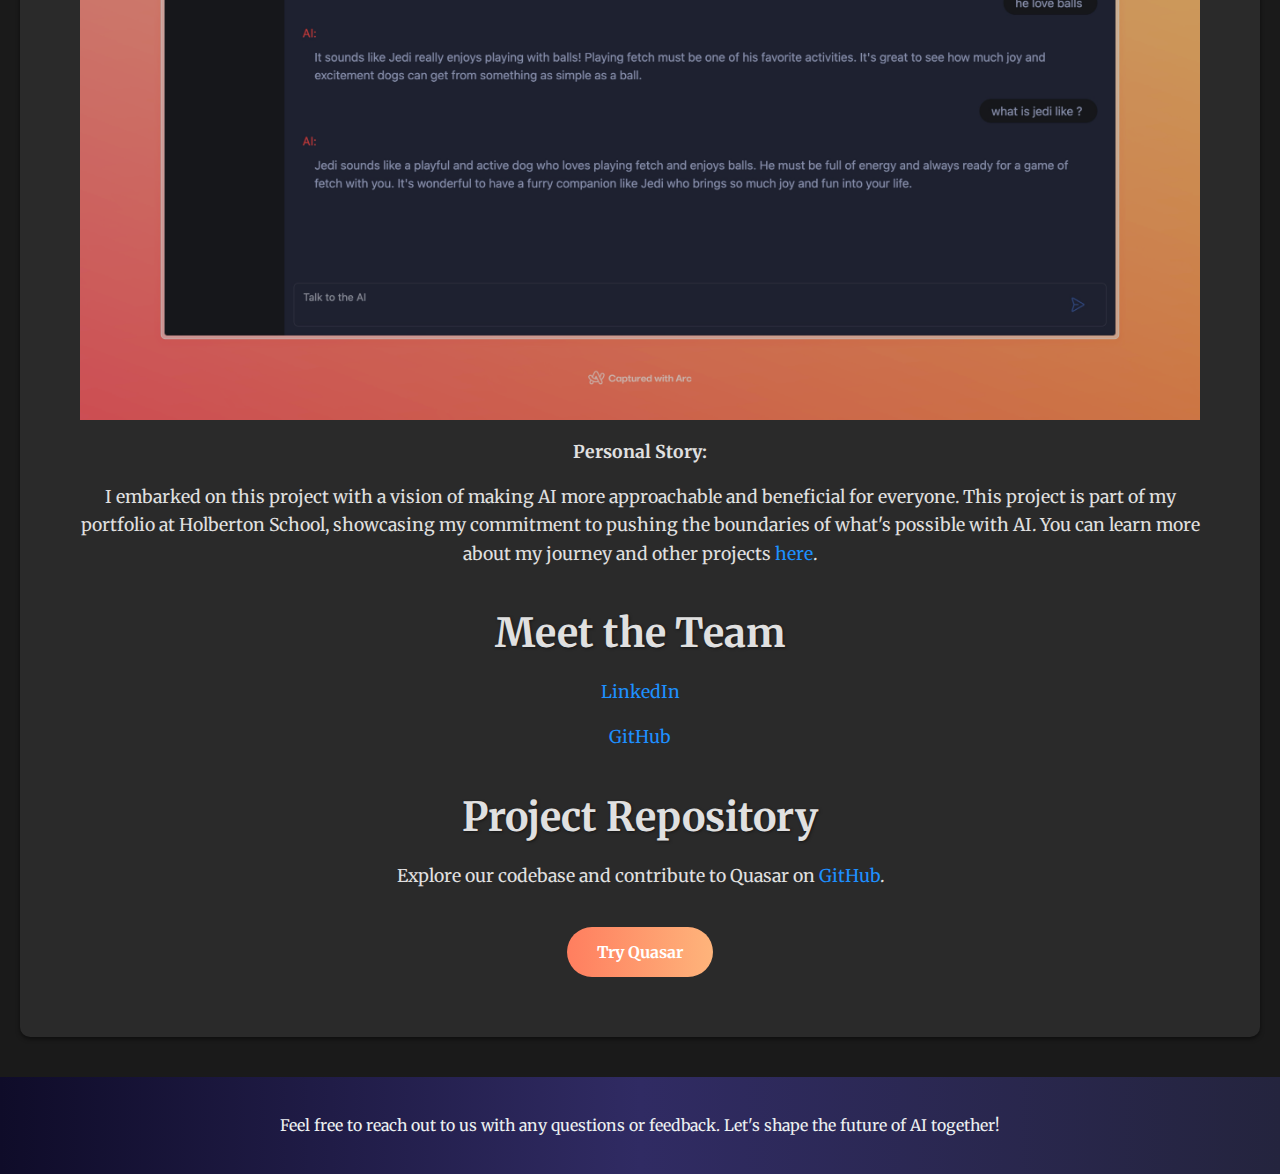
==== commit 0da4a44c: "add the css for the image" ====
--- a/index.html
+++ b/index.html
@@ -27,7 +27,7 @@
             <section id="about">
                 <h2>About Quasar</h2>
                 <p>I am Alexandre, and I created Quasar, an advanced AI designed as a clone of ChatGPT, accessible through a website I developed. Quasar incorporates state-of-the-art neural networks and self-learning algorithms. It’s designed to evolve into a powerful Retrieval-Augmented Generation (RAG) model, enhancing its ability to provide accurate and contextually rich responses by integrating vast amounts of data in real-time. My goal is to create an AI that can continuously learn, adapt, and provide valuable insights across various domains.</p>
-                <img src="./images/quasar.png" alt="screenshot of the ui" class="show the ui">
+                <img src="./images/quasar.png" alt="screenshot of the ui" class="ui">
                 <p><strong>Personal Story:</strong></p>
                 <p>I embarked on this project with a vision of making AI more approachable and beneficial for everyone. This project is part of my portfolio at Holberton School, showcasing my commitment to pushing the boundaries of what's possible with AI. You can learn more about my journey and other projects <a href="https://www.holbertonschool.com">here</a>.</p>
             </section>
--- a/style.css
+++ b/style.css
@@ -48,6 +48,14 @@
 }
 
 .cover-image {
+    width: 100%;
+    max-width: 100%;
+    height: auto;
+    display: block;
+    filter: brightness(0.8);
+}
+
+.ui{
     width: 100%;
     max-width: 100%;
     height: auto;
